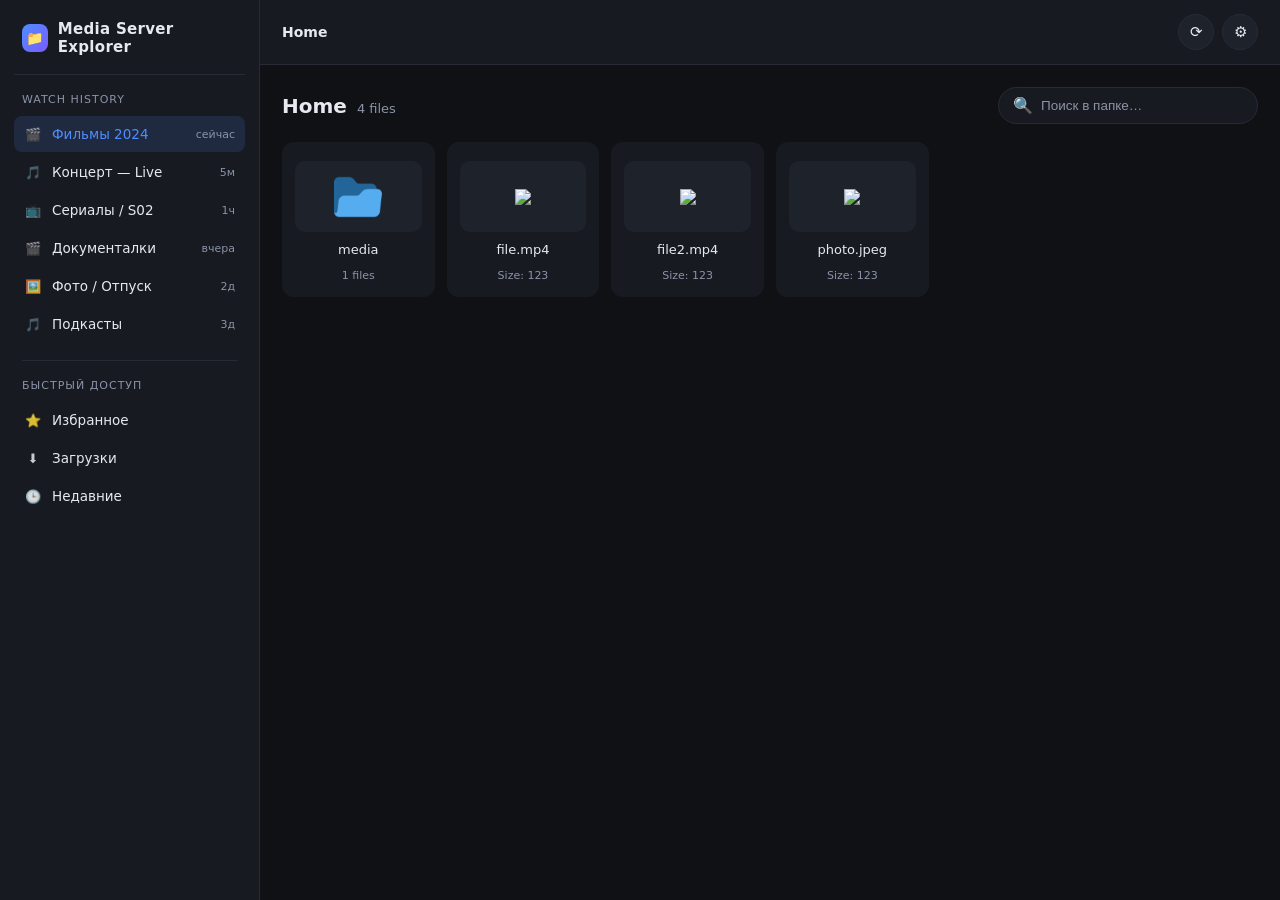
==== explorer/index.html @ 684296f2 "Implemented explorer" ====
<!DOCTYPE html>
<html lang="en">
<head>
<meta charset="UTF-8">
<meta name="viewport" content="width=device-width, initial-scale=1">
<title>Media Browser Explorer</title>
    <link href="style.css" rel="stylesheet">
</head>
<body>

  <!-- ==================== SIDEBAR: история просмотра ==================== -->
  <aside class="sidebar">
    <div class="sidebar__logo">
      <div class="sidebar__logo-icon">📁</div>
      <span>Media Server Explorer</span>
    </div>

    <p class="sidebar__section-title">Watch History</p>
    <ul class="history">
      <li class="history__item history__item--active">
        <span class="history__icon">🎬</span>
        <span class="history__name">Фильмы 2024</span>
        <span class="history__time">сейчас</span>
      </li>
      <li class="history__item">
        <span class="history__icon">🎵</span>
        <span class="history__name">Концерт — Live</span>
        <span class="history__time">5м</span>
      </li>
      <li class="history__item">
        <span class="history__icon">📺</span>
        <span class="history__name">Сериалы / S02</span>
        <span class="history__time">1ч</span>
      </li>
      <li class="history__item">
        <span class="history__icon">🎬</span>
        <span class="history__name">Документалки</span>
        <span class="history__time">вчера</span>
      </li>
      <li class="history__item">
        <span class="history__icon">🖼️</span>
        <span class="history__name">Фото / Отпуск</span>
        <span class="history__time">2д</span>
      </li>
      <li class="history__item">
        <span class="history__icon">🎵</span>
        <span class="history__name">Подкасты</span>
        <span class="history__time">3д</span>
      </li>
    </ul>

    <div class="sidebar__divider"></div>

    <p class="sidebar__section-title">Быстрый доступ</p>
    <ul class="history">
      <li class="history__item">
        <span class="history__icon">⭐</span>
        <span class="history__name">Избранное</span>
      </li>
      <li class="history__item">
        <span class="history__icon">⬇️</span>
        <span class="history__name">Загрузки</span>
      </li>
      <li class="history__item">
        <span class="history__icon">🕒</span>
        <span class="history__name">Недавние</span>
      </li>
    </ul>
  </aside>

  <!-- ==================== HEADER: хлебные крошки ==================== -->
  <header class="header">
    <nav class="breadcrumbs">
      <span class="breadcrumbs__item">🏠 Главная</span>
      <span class="breadcrumbs__sep">/</span>
      <span class="breadcrumbs__item">Медиа</span>
      <span class="breadcrumbs__sep">/</span>
      <span class="breadcrumbs__item">Фильмы</span>
      <span class="breadcrumbs__sep">/</span>
      <span class="breadcrumbs__item breadcrumbs__item--current">2024</span>
    </nav>

    <div class="header__actions">
      <button class="btn-icon" title="Обновить">⟳</button>
      <button class="btn-icon" title="Настройки">⚙</button>
    </div>
  </header>

  <!-- ==================== MAIN: проводник ==================== -->
  <main class="main">
    <div class="toolbar">
      <h1 class="toolbar__title">
        Фильмы 2024
        <span class="toolbar__count">12 элементов</span>
      </h1>

      <label class="search">
        <span>🔍</span>
        <input type="text" placeholder="Поиск в папке…">
      </label>
    </div>

    <ul class="files">
      <li class="file">
        <div class="file__icon file__icon--folder">📁</div>
        <div class="file__name">Комедии</div>
        <div class="file__meta">14 элементов</div>
      </li>
      <li class="file">
        <div class="file__icon file__icon--folder">📁</div>
        <div class="file__name">Драмы</div>
        <div class="file__meta">6 элементов</div>
      </li>

      <li class="file">
        <div class="file__icon">🎬</div>
        <div class="file__name">Дюна — часть 2.mkv</div>
        <div class="file__meta">2.4 ГБ</div>
      </li>
      <li class="file">
        <div class="file__icon">🎬</div>
        <div class="file__name">Оппенгеймер.mp4</div>
        <div class="file__meta">3.1 ГБ</div>
      </li>
      <li class="file">
        <div class="file__icon">🎬</div>
        <div class="file__name">Бедные-несчастные.mkv</div>
        <div class="file__meta">1.8 ГБ</div>
      </li>
      <li class="file">
        <div class="file__icon">🎬</div>
        <div class="file__name">Претенденты.mp4</div>
        <div class="file__meta">2.0 ГБ</div>
      </li>
      <li class="file">
        <div class="file__icon">🎬</div>
        <div class="file__name">Субстанция.mkv</div>
        <div class="file__meta">2.2 ГБ</div>
      </li>
      <li class="file">
        <div class="file__icon">🎬</div>
        <div class="file__name">Анора.mp4</div>
        <div class="file__meta">1.6 ГБ</div>
      </li>
      <li class="file">
        <div class="file__icon">🖼️</div>
        <div class="file__name">постер.jpg</div>
        <div class="file__meta">420 КБ</div>
      </li>
      <li class="file">
        <div class="file__icon">📄</div>
        <div class="file__name">описание.txt</div>
        <div class="file__meta">2 КБ</div>
      </li>
      <li class="file">
        <div class="file__icon">📄</div>
        <div class="file__name">субтитры.srt</div>
        <div class="file__meta">34 КБ</div>
      </li>
    </ul>
  </main>

</body>
  <script src="./script.js"></script>
</html>
---- explorer/style.css ----
:root {
    --bg:          #0f1115;
    --bg-elev:     #171a21;
    --bg-elev-2:   #1e222b;
    --border:      #262b36;
    --text:        #e6e9ef;
    --text-dim:    #8b93a7;
    --accent:      #4f8cff;
    --accent-soft: rgba(79, 140, 255, 0.14);
    --folder:      #f5c34a;
    --radius:      12px;
    --radius-sm:   8px;
  }

  * { box-sizing: border-box; margin: 0; padding: 0; }

  html, body { height: 100%; }

  body {
    font-family: system-ui, -apple-system, "Segoe UI", Roboto, sans-serif;
    background: var(--bg);
    color: var(--text);
    display: grid;
    grid-template-columns: 260px 1fr;
    grid-template-rows: auto 1fr;
    grid-template-areas:
      "sidebar header"
      "sidebar main";
    height: 100vh;
    overflow: hidden;
  }

  /* ==================== SIDEBAR (история) ==================== */
  .sidebar {
    grid-area: sidebar;
    background: var(--bg-elev);
    border-right: 1px solid var(--border);
    display: flex;
    flex-direction: column;
    padding: 20px 14px;
    overflow-y: auto;
  }

  .sidebar__logo {
    display: flex;
    align-items: center;
    gap: 10px;
    padding: 0 8px 18px;
    font-weight: 700;
    font-size: 15px;
    letter-spacing: 0.3px;
    border-bottom: 1px solid var(--border);
    margin-bottom: 18px;
  }

  .sidebar__logo-icon {
    width: 28px; height: 28px;
    border-radius: 8px;
    background: linear-gradient(135deg, var(--accent), #7a5cff);
    display: grid; place-items: center;
    font-size: 14px;
  }

  .sidebar__section-title {
    font-size: 11px;
    text-transform: uppercase;
    letter-spacing: 1px;
    color: var(--text-dim);
    padding: 0 8px 10px;
  }

  .history { list-style: none; display: flex; flex-direction: column; gap: 2px; }

  .history__item {
    display: flex;
    align-items: center;
    gap: 10px;
    padding: 9px 10px;
    border-radius: var(--radius-sm);
    font-size: 13.5px;
    color: var(--text);
    cursor: pointer;
    transition: background 0.15s;
    white-space: nowrap;
    overflow: hidden;
  }

  .history__item:hover { background: var(--bg-elev-2); }

  .history__item--active {
    background: var(--accent-soft);
    color: var(--accent);
  }

  .history__icon {
    flex: 0 0 auto;
    width: 18px; height: 18px;
    display: grid; place-items: center;
    font-size: 13px;
    opacity: 0.85;
  }

  .history__name {
    flex: 1;
    overflow: hidden;
    text-overflow: ellipsis;
  }

  .history__time {
    flex: 0 0 auto;
    font-size: 11px;
    color: var(--text-dim);
  }

  .sidebar__divider {
    height: 1px;
    background: var(--border);
    margin: 18px 8px;
  }

  /* ==================== HEADER (хлебные крошки) ==================== */
  .header {
    grid-area: header;
    background: var(--bg-elev);
    border-bottom: 1px solid var(--border);
    display: flex;
    align-items: center;
    gap: 16px;
    padding: 14px 22px;
  }

  .breadcrumbs {
    display: flex;
    align-items: center;
    gap: 4px;
    flex: 1;
    font-size: 14px;
    overflow: hidden;
  }

  .breadcrumbs__item {
    display: inline-flex;
    align-items: center;
    gap: 6px;
    padding: 6px 10px;
    border-radius: var(--radius-sm);
    color: var(--text-dim);
    cursor: pointer;
    white-space: nowrap;
    transition: background 0.15s, color 0.15s;
  }

  .breadcrumbs__item:hover {
    background: var(--bg-elev-2);
    color: var(--text);
  }

  .breadcrumbs__item--current {
    color: var(--text);
    font-weight: 600;
  }

  .breadcrumbs__sep {
    color: var(--text-dim);
    opacity: 0.5;
    font-size: 12px;
  }

  .header__actions {
    display: flex;
    gap: 8px;
    flex: 0 0 auto;
  }

  .btn-icon {
    width: 36px; height: 36px;
    border-radius: 50%;
    border: 1px solid var(--border);
    background: var(--bg-elev-2);
    color: var(--text);
    cursor: pointer;
    display: grid; place-items: center;
    font-size: 15px;
    transition: background 0.15s, border-color 0.15s;
  }

  .btn-icon:hover { background: #2a3040; border-color: #33405a; }

  /* ==================== MAIN (проводник) ==================== */
  .main {
    grid-area: main;
    overflow-y: auto;
    padding: 22px;
  }

  .toolbar {
    display: flex;
    align-items: center;
    justify-content: space-between;
    margin-bottom: 18px;
    gap: 16px;
  }

  .toolbar__title {
    font-size: 20px;
    font-weight: 600;
  }

  .toolbar__count {
    font-size: 13px;
    color: var(--text-dim);
    margin-left: 10px;
    font-weight: 400;
  }

  .search {
    display: flex;
    align-items: center;
    gap: 8px;
    background: var(--bg-elev);
    border: 1px solid var(--border);
    border-radius: 999px;
    padding: 8px 14px;
    width: 260px;
    transition: border-color 0.15s;
  }

  .search:focus-within { border-color: var(--accent); }

  .search input {
    background: transparent;
    border: none;
    outline: none;
    color: var(--text);
    font-size: 13.5px;
    width: 100%;
  }

  .search input::placeholder { color: var(--text-dim); }

  /* --- Сетка файлов --- */
  .files {
    display: grid;
    grid-template-columns: repeat(auto-fill, minmax(140px, 1fr));
    gap: 12px;
    list-style: none;
  }

  .file {
    display: flex;
    flex-direction: column;
    align-items: center;
    text-align: center;
    gap: 10px;
    padding: 18px 12px 14px;
    border-radius: var(--radius);
    background: var(--bg-elev);
    border: 1px solid transparent;
    cursor: pointer;
    transition: background 0.15s, border-color 0.15s, transform 0.12s;
  }

  .file:hover {
    background: var(--bg-elev-2);
    border-color: var(--border);
    transform: translateY(-2px);
  }

.file__icon {
  width: 100%;
  aspect-ratio: 16 / 9;         /* вертикальный постер — как у фильмов */
  border-radius: 10px;
  overflow: hidden;
  background: var(--bg-elev-2); /* фон, пока картинка грузится / если её нет */
  display: grid;
  place-items: center;
  position: relative;
}

.file__icon img {
  object-fit: contain;           /* заполняет контейнер без искажений */
  display: block;
}

  .file__icon--folder { color: var(--folder); }

  .file__name {
    font-size: 13px;
    font-weight: 500;
    word-break: break-word;
    line-height: 1.3;
  }

  .file__meta {
    font-size: 11px;
    color: var(--text-dim);
  }

  /* --- Скроллбар --- */
  ::-webkit-scrollbar { width: 10px; height: 10px; }
  ::-webkit-scrollbar-track { background: transparent; }
  ::-webkit-scrollbar-thumb {
    background: #262b36;
    border-radius: 10px;
    border: 2px solid var(--bg);
  }
  ::-webkit-scrollbar-thumb:hover { background: #333a49; }
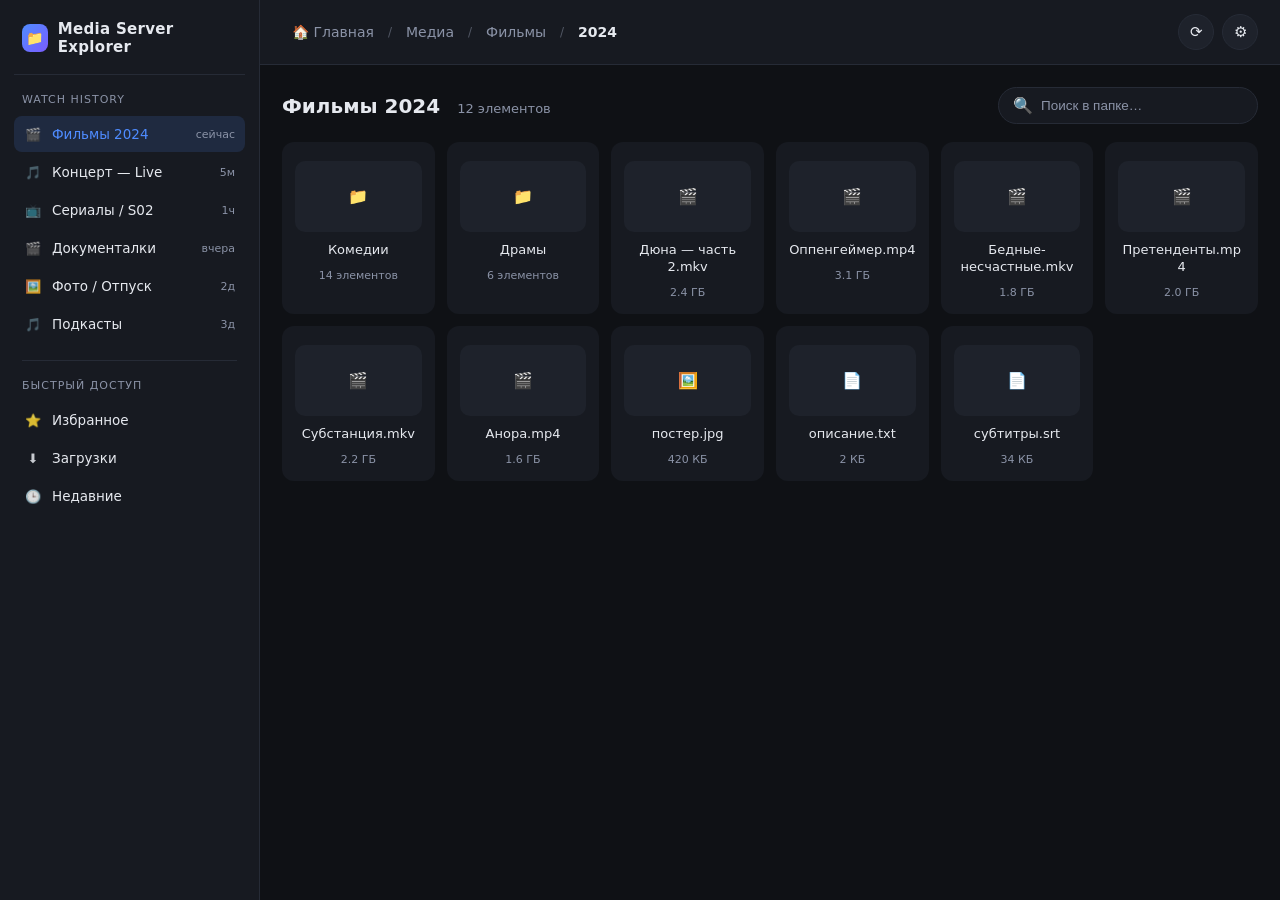
==== commit cbfab49d: "added mediainfo and loadAllMedia endpoints" ====
--- a/explorer/index.html
+++ b/explorer/index.html
@@ -161,5 +161,5 @@
   </main>
 
 </body>
-  <script src="./script.js"></script>
+  <script type="module", src="./script.js"></script>
 </html>
--- a/explorer/style.css
+++ b/explorer/style.css
@@ -248,6 +248,8 @@
 
   .file {
     display: flex;
+    text-decoration: none;
+    color: inherit;
     flex-direction: column;
     align-items: center;
     text-align: center;
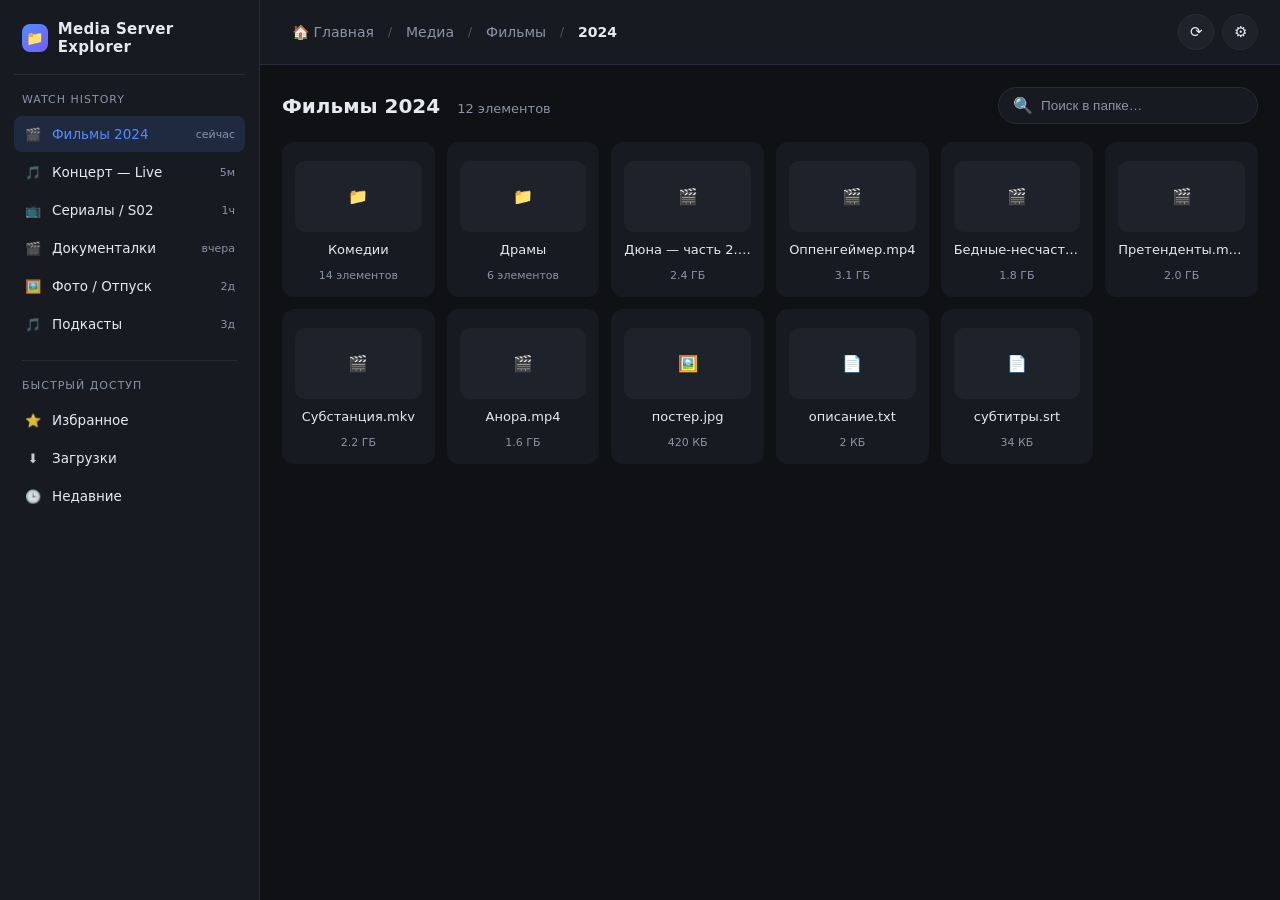
==== commit b3326341: "minor bugfixes (THIS VERSION IS NOT WORKING)" ====
--- a/explorer/index.html
+++ b/explorer/index.html
@@ -70,6 +70,7 @@
 
   <!-- ==================== HEADER: хлебные крошки ==================== -->
   <header class="header">
+      <button type="button" class="menu-btn" aria-label="Open sidebar">menu</button>
     <nav class="breadcrumbs">
       <span class="breadcrumbs__item">🏠 Главная</span>
       <span class="breadcrumbs__sep">/</span>
@@ -160,6 +161,7 @@
     </ul>
   </main>
 
+    <div class="sidebar-overlay"></div>
 </body>
-  <script type="module", src="./script.js"></script>
+  <script type="module" src="./script.js"></script>
 </html>
--- a/explorer/style.css
+++ b/explorer/style.css
@@ -1,20 +1,29 @@
   :root {
-    --bg:          #0f1115;
-    --bg-elev:     #171a21;
-    --bg-elev-2:   #1e222b;
-    --border:      #262b36;
-    --text:        #e6e9ef;
-    --text-dim:    #8b93a7;
-    --accent:      #4f8cff;
+    --bg: #0f1115;
+    --bg-elev: #171a21;
+    --bg-elev-2: #1e222b;
+    --border: #262b36;
+    --text: #e6e9ef;
+    --text-dim: #8b93a7;
+    --accent: #4f8cff;
     --accent-soft: rgba(79, 140, 255, 0.14);
-    --folder:      #f5c34a;
-    --radius:      12px;
-    --radius-sm:   8px;
-  }
-
-  * { box-sizing: border-box; margin: 0; padding: 0; }
-
-  html, body { height: 100%; }
+    --folder: #f5c34a;
+    --radius: 12px;
+    --radius-sm: 8px;
+  }
+
+  * {
+    box-sizing: border-box;
+    margin: 0;
+    padding: 0;
+  }
+
+  html,
+  body {
+    height: 100%;
+    overflow: hidden;
+    overscroll-behavior: none;
+  }
 
   body {
     font-family: system-ui, -apple-system, "Segoe UI", Roboto, sans-serif;
@@ -26,7 +35,6 @@
     grid-template-areas:
       "sidebar header"
       "sidebar main";
-    height: 100vh;
     overflow: hidden;
   }
 
@@ -39,6 +47,8 @@
     flex-direction: column;
     padding: 20px 14px;
     overflow-y: auto;
+    overscroll-behavior: contain;
+    min-height: 0;
   }
 
   .sidebar__logo {
@@ -54,10 +64,12 @@
   }
 
   .sidebar__logo-icon {
-    width: 28px; height: 28px;
+    width: 28px;
+    height: 28px;
     border-radius: 8px;
     background: linear-gradient(135deg, var(--accent), #7a5cff);
-    display: grid; place-items: center;
+    display: grid;
+    place-items: center;
     font-size: 14px;
   }
 
@@ -69,7 +81,12 @@
     padding: 0 8px 10px;
   }
 
-  .history { list-style: none; display: flex; flex-direction: column; gap: 2px; }
+  .history {
+    list-style: none;
+    display: flex;
+    flex-direction: column;
+    gap: 2px;
+  }
 
   .history__item {
     display: flex;
@@ -85,7 +102,9 @@
     overflow: hidden;
   }
 
-  .history__item:hover { background: var(--bg-elev-2); }
+  .history__item:hover {
+    background: var(--bg-elev-2);
+  }
 
   .history__item--active {
     background: var(--accent-soft);
@@ -94,8 +113,10 @@
 
   .history__icon {
     flex: 0 0 auto;
-    width: 18px; height: 18px;
-    display: grid; place-items: center;
+    width: 18px;
+    height: 18px;
+    display: grid;
+    place-items: center;
     font-size: 13px;
     opacity: 0.85;
   }
@@ -129,13 +150,37 @@
     padding: 14px 22px;
   }
 
+  .menu-btn {
+    display: none;
+    width: 36px;
+    height: 36px;
+    border-radius: 50%;
+    border: 1px solid var(--border);
+    background: var(--bg-elev-2);
+    color: var(--text);
+    font-size: 18px;
+    cursor: pointer;
+    place-items: center;
+    flex: 0 0 auto;
+  }
+
   .breadcrumbs {
     display: flex;
     align-items: center;
     gap: 4px;
     flex: 1;
     font-size: 14px;
-    overflow: hidden;
+    overflow-y: hidden;
+    overflow-x: auto;
+    min-width: 0;
+    scrollbar-width: none;
+    -webkit-overflow-scrolling: touch;
+    mask-image: linear-gradient(to right, black calc(100% - 30px), transparent);
+    -webkit-mask-image: linear-gradient(to right, black calc(100% - 30px), transparent);
+  }
+
+  .breadcrumbs::-webkit-scrollbar {
+    display: none;
   }
 
   .breadcrumbs__item {
@@ -173,24 +218,32 @@
   }
 
   .btn-icon {
-    width: 36px; height: 36px;
+    width: 36px;
+    height: 36px;
     border-radius: 50%;
     border: 1px solid var(--border);
     background: var(--bg-elev-2);
     color: var(--text);
     cursor: pointer;
-    display: grid; place-items: center;
+    display: grid;
+    place-items: center;
     font-size: 15px;
     transition: background 0.15s, border-color 0.15s;
   }
 
-  .btn-icon:hover { background: #2a3040; border-color: #33405a; }
+  .btn-icon:hover {
+    background: #2a3040;
+    border-color: #33405a;
+  }
 
   /* ==================== MAIN (проводник) ==================== */
   .main {
     grid-area: main;
     overflow-y: auto;
     padding: 22px;
+    min-height: 0;
+    min-width: 0;
+    overscroll-behavior: contain;
   }
 
   .toolbar {
@@ -225,7 +278,9 @@
     transition: border-color 0.15s;
   }
 
-  .search:focus-within { border-color: var(--accent); }
+  .search:focus-within {
+    border-color: var(--accent);
+  }
 
   .search input {
     background: transparent;
@@ -236,7 +291,9 @@
     width: 100%;
   }
 
-  .search input::placeholder { color: var(--text-dim); }
+  .search input::placeholder {
+    color: var(--text-dim);
+  }
 
   /* --- Сетка файлов --- */
   .files {
@@ -260,6 +317,7 @@
     border: 1px solid transparent;
     cursor: pointer;
     transition: background 0.15s, border-color 0.15s, transform 0.12s;
+
   }
 
   .file:hover {
@@ -268,29 +326,40 @@
     transform: translateY(-2px);
   }
 
-.file__icon {
-  width: 100%;
-  aspect-ratio: 16 / 9;         /* вертикальный постер — как у фильмов */
-  border-radius: 10px;
-  overflow: hidden;
-  background: var(--bg-elev-2); /* фон, пока картинка грузится / если её нет */
-  display: grid;
-  place-items: center;
-  position: relative;
-}
-
-.file__icon img {
-  object-fit: contain;           /* заполняет контейнер без искажений */
-  display: block;
-}
-
-  .file__icon--folder { color: var(--folder); }
+  .file__icon {
+    width: 100%;
+    aspect-ratio: 16 / 9;
+    /* вертикальный постер — как у фильмов */
+    border-radius: 10px;
+    overflow: hidden;
+    background: var(--bg-elev-2);
+    /* фон, пока картинка грузится / если её нет */
+    display: grid;
+    place-items: center;
+    position: relative;
+  }
+
+  .file__icon img {
+    width: 100%;
+    height: 100%;
+    object-fit: cover;
+    /* заполняет контейнер без искажений */
+    display: block;
+  }
+
+  .file__icon--folder {
+    color: var(--folder);
+  }
 
   .file__name {
     font-size: 13px;
     font-weight: 500;
     word-break: break-word;
     line-height: 1.3;
+    white-space: nowrap;
+    overflow: hidden;
+    text-overflow: ellipsis;
+    width: 100%
   }
 
   .file__meta {
@@ -299,11 +368,71 @@
   }
 
   /* --- Скроллбар --- */
-  ::-webkit-scrollbar { width: 10px; height: 10px; }
-  ::-webkit-scrollbar-track { background: transparent; }
+  ::-webkit-scrollbar {
+    width: 10px;
+    height: 10px;
+  }
+
+  ::-webkit-scrollbar-track {
+    background: transparent;
+  }
+
   ::-webkit-scrollbar-thumb {
     background: #262b36;
     border-radius: 10px;
     border: 2px solid var(--bg);
   }
-  ::-webkit-scrollbar-thumb:hover { background: #333a49; }
+
+  ::-webkit-scrollbar-thumb:hover {
+    background: #333a49;
+  }
+
+  * {
+    scrollbar-width: thin;
+    scrollbar-color: #262b36 transparent;
+  }
+
+  @media (max-width: 820px) {
+    body {
+      grid-template-columns: 0 1fr;
+    }
+
+    .menu-btn {
+      display: grid;
+    }
+
+    .sidebar {
+      display: flex;
+      position: fixed;
+      top: 0;
+      left: 0;
+      bottom: 0;
+      width: 260px;
+      z-index: 50;
+      transform: translateX(-100%);
+      transition: transform 0.25s ease;
+    }
+
+    body.is-drawer-open .sidebar {
+      transform: translateX(0);
+    }
+
+    .sidebar-overlay {
+      display: block;
+      position: fixed;
+      inset: 0;
+      background: rgba(0, 0, 0, 0.5);
+      z-index: 40;
+      /* ниже сайдбара, выше всего остального */
+      opacity: 0;
+      pointer-events: none;
+      /* пока не открыто — не перехватывает клики */
+      transition: opacity 0.25s ease;
+    }
+
+    body.is-drawer-open .sidebar-overlay {
+      opacity: 1;
+      pointer-events: auto;
+    }
+
+  }
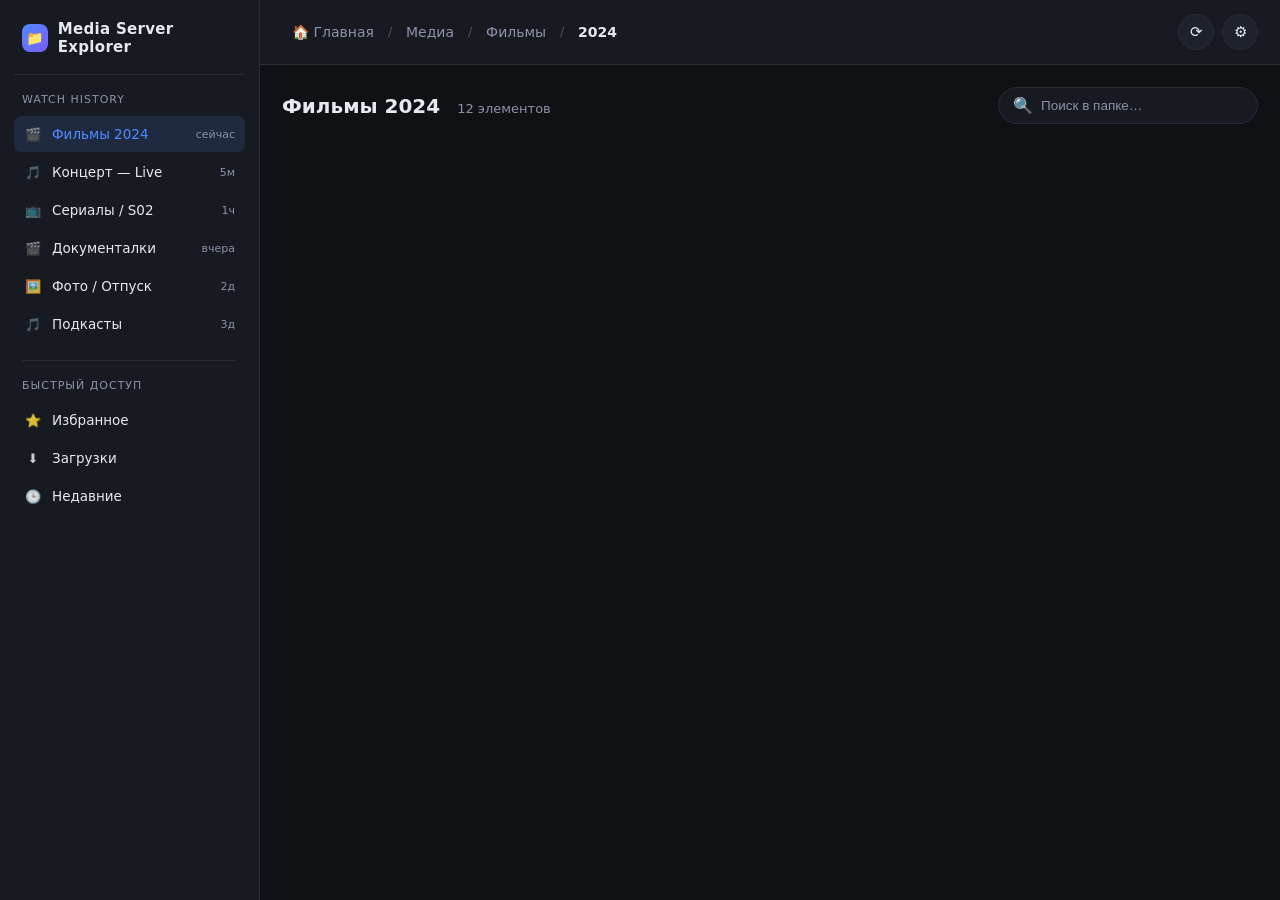
==== commit 945bef4a: "minor bugfixes, added infinite scroll" ====
--- a/explorer/index.html
+++ b/explorer/index.html
@@ -159,6 +159,9 @@
         <div class="file__meta">34 КБ</div>
       </li>
     </ul>
+    <div class="sentinel">
+      <div>Loading...</div>
+    </div>
   </main>
 
     <div class="sidebar-overlay"></div>
--- a/explorer/style.css
+++ b/explorer/style.css
@@ -30,7 +30,7 @@
     background: var(--bg);
     color: var(--text);
     display: grid;
-    grid-template-columns: 260px 1fr;
+    grid-template-columns: 260px minmax(0, 1fr);
     grid-template-rows: auto 1fr;
     grid-template-areas:
       "sidebar header"
@@ -148,6 +148,7 @@
     align-items: center;
     gap: 16px;
     padding: 14px 22px;
+    min-width: 0;
   }
 
   .menu-btn {
@@ -185,6 +186,7 @@
 
   .breadcrumbs__item {
     display: inline-flex;
+    flex-shrink: 0;
     align-items: center;
     gap: 6px;
     padding: 6px 10px;
@@ -392,9 +394,20 @@
     scrollbar-color: #262b36 transparent;
   }
 
+  .sentinel.loading {
+    display: flex;
+    justify-content: center;
+    align-content: center;
+    padding: 1rem;
+  }
+
+  .sentinel {
+    display: none;
+  }
+
   @media (max-width: 820px) {
     body {
-      grid-template-columns: 0 1fr;
+      grid-template-columns: 0 minmax(0, 1fr);
     }
 
     .menu-btn {
